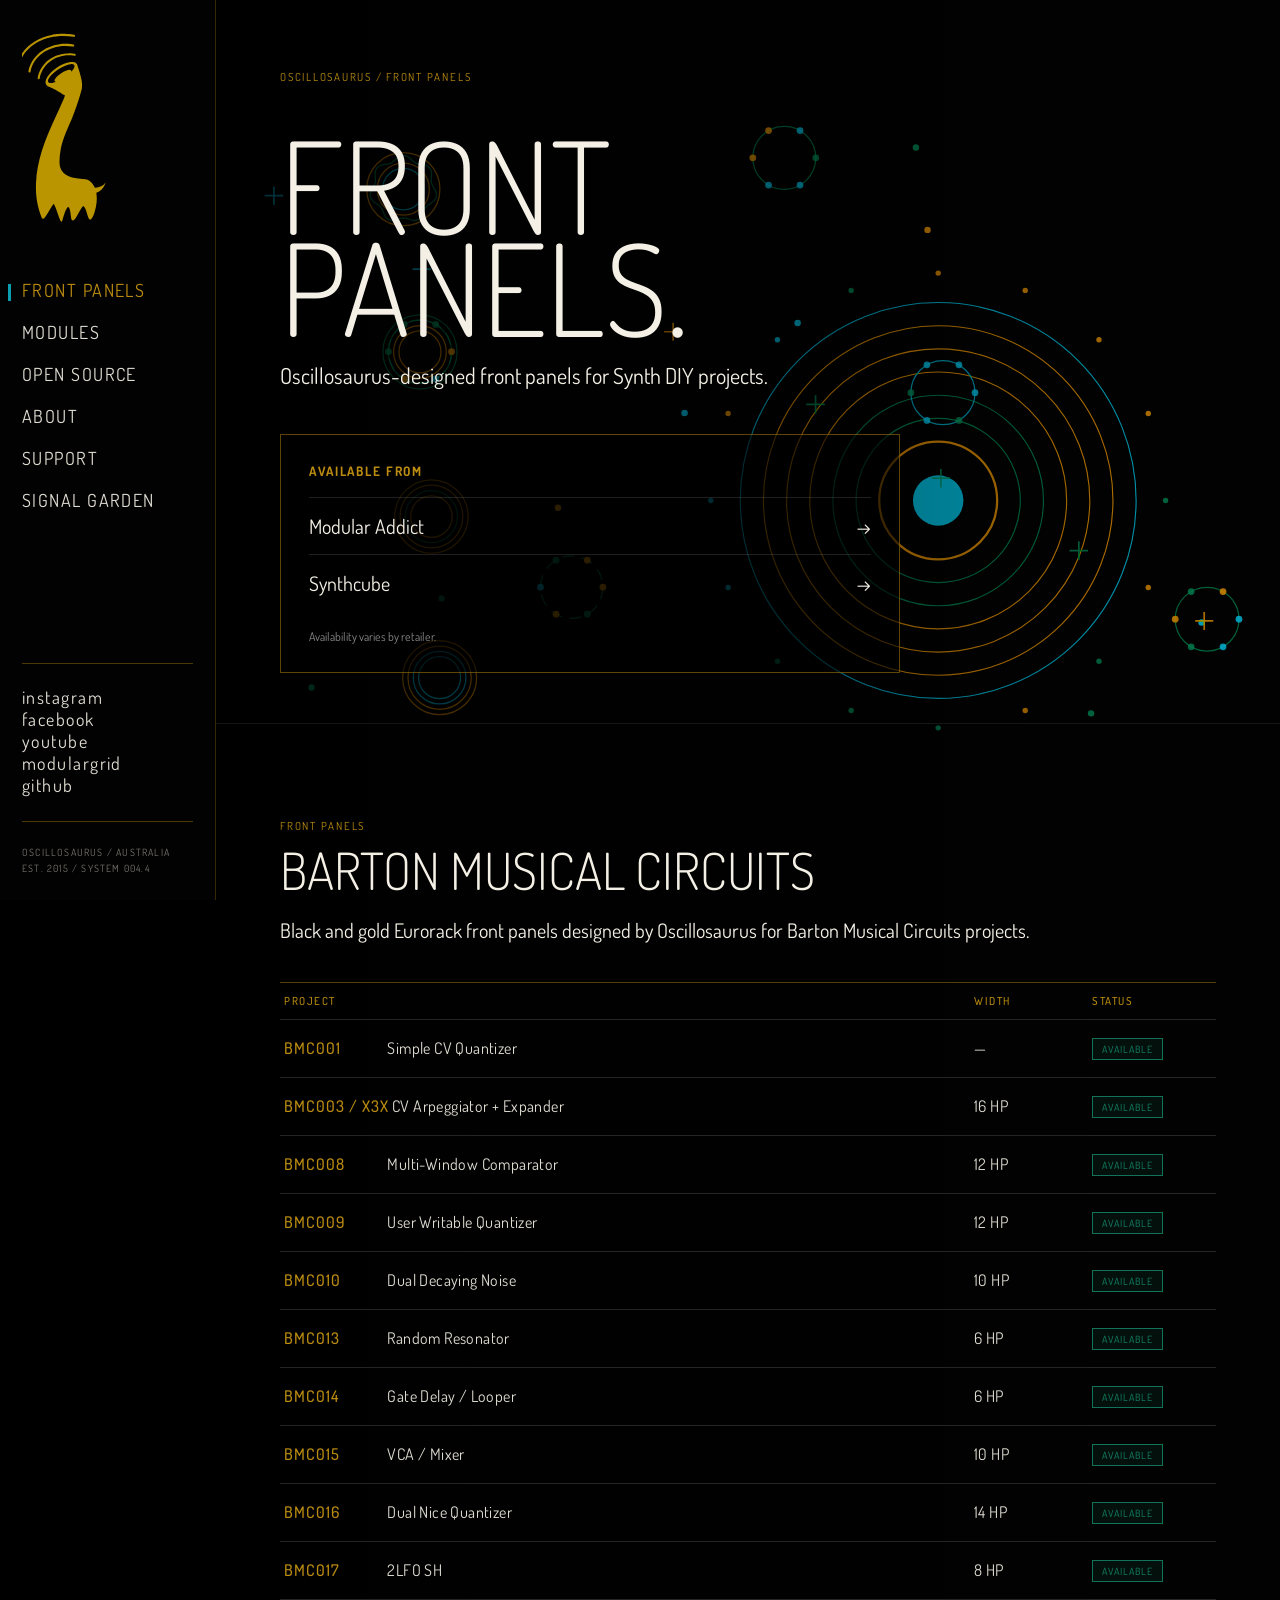
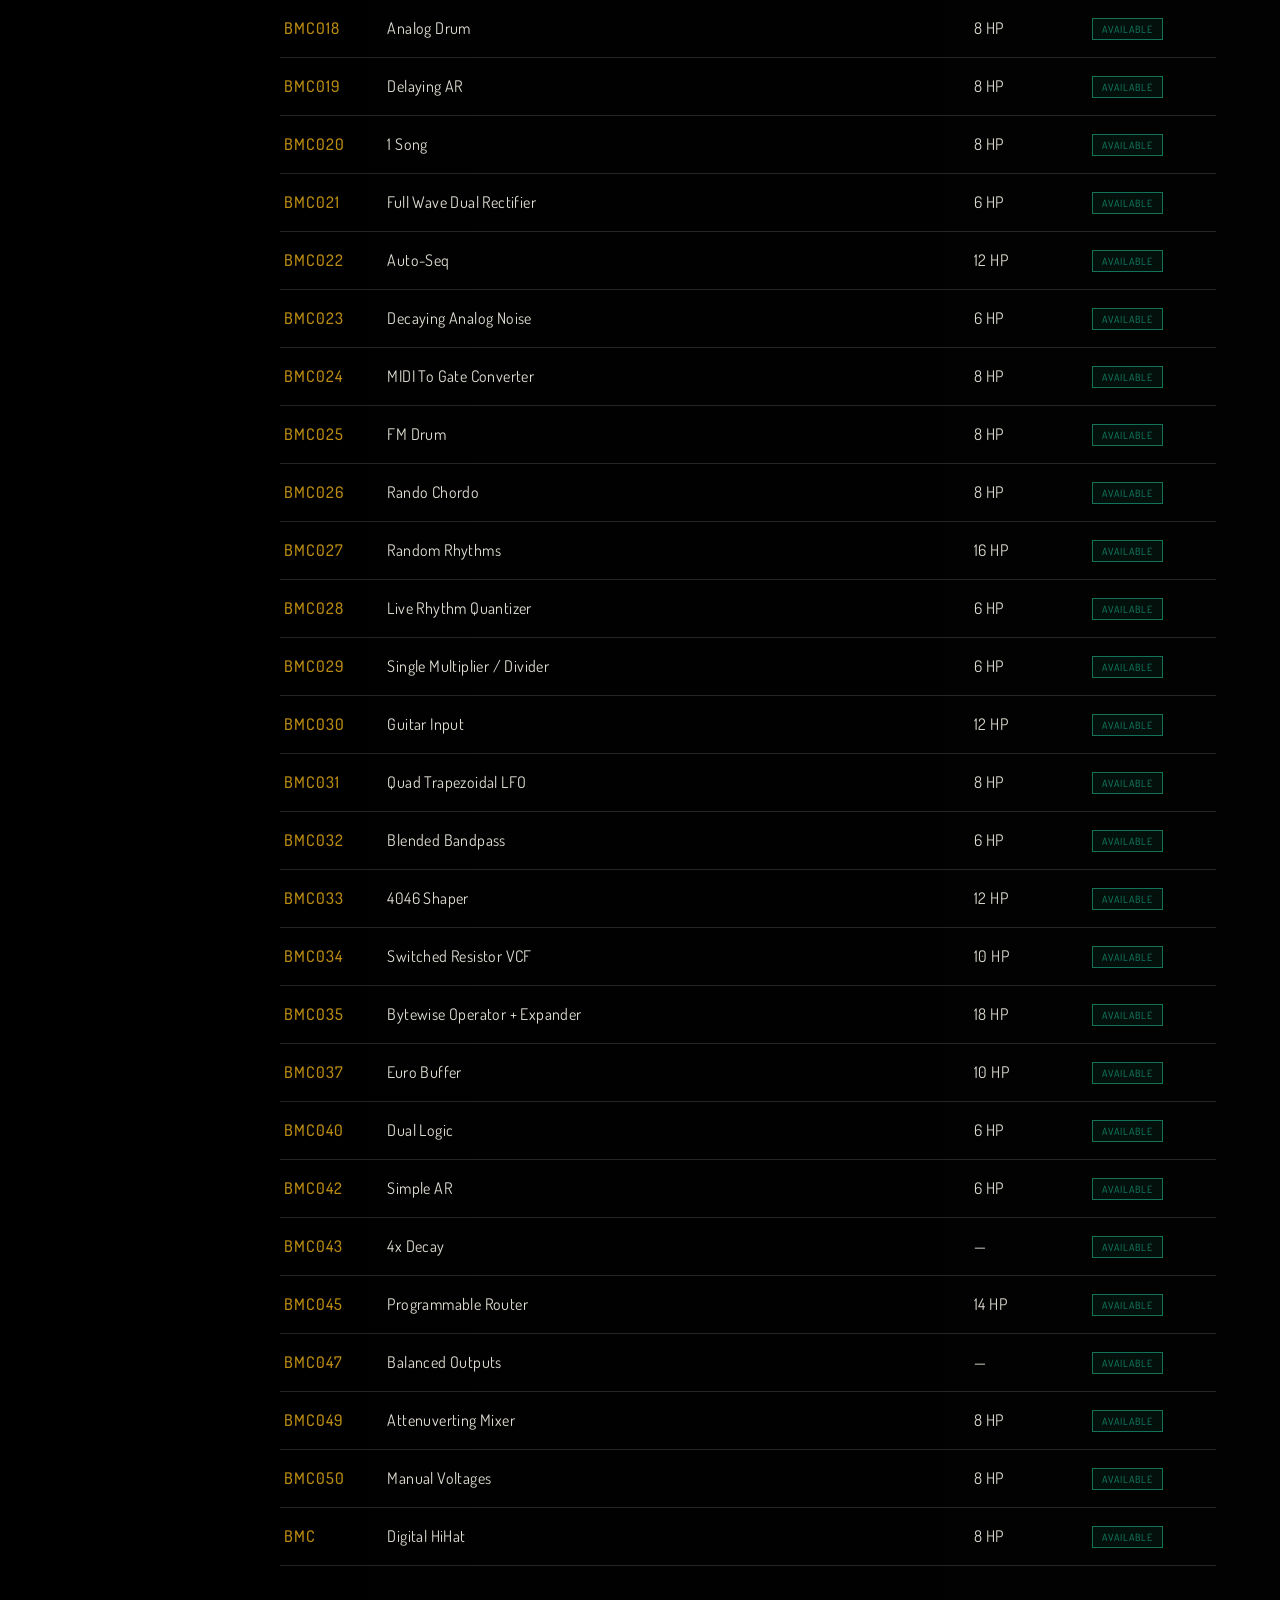
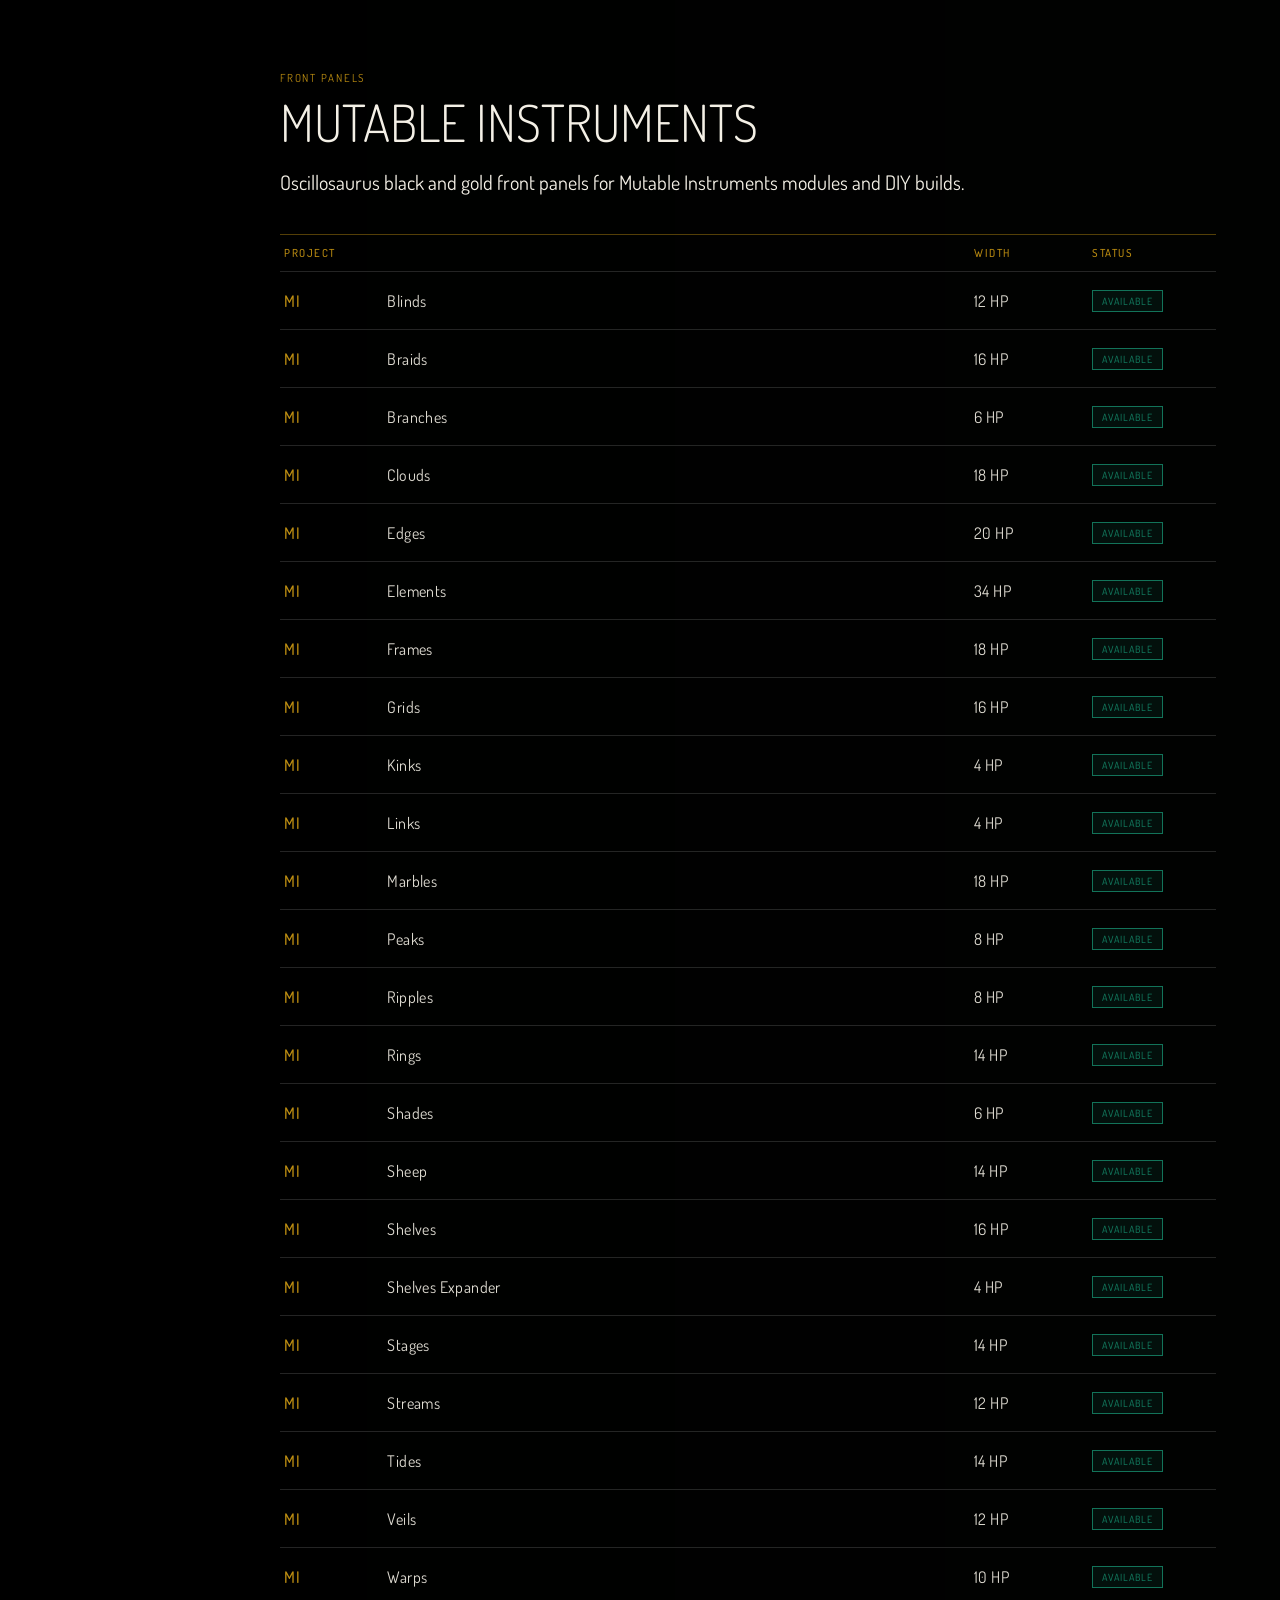
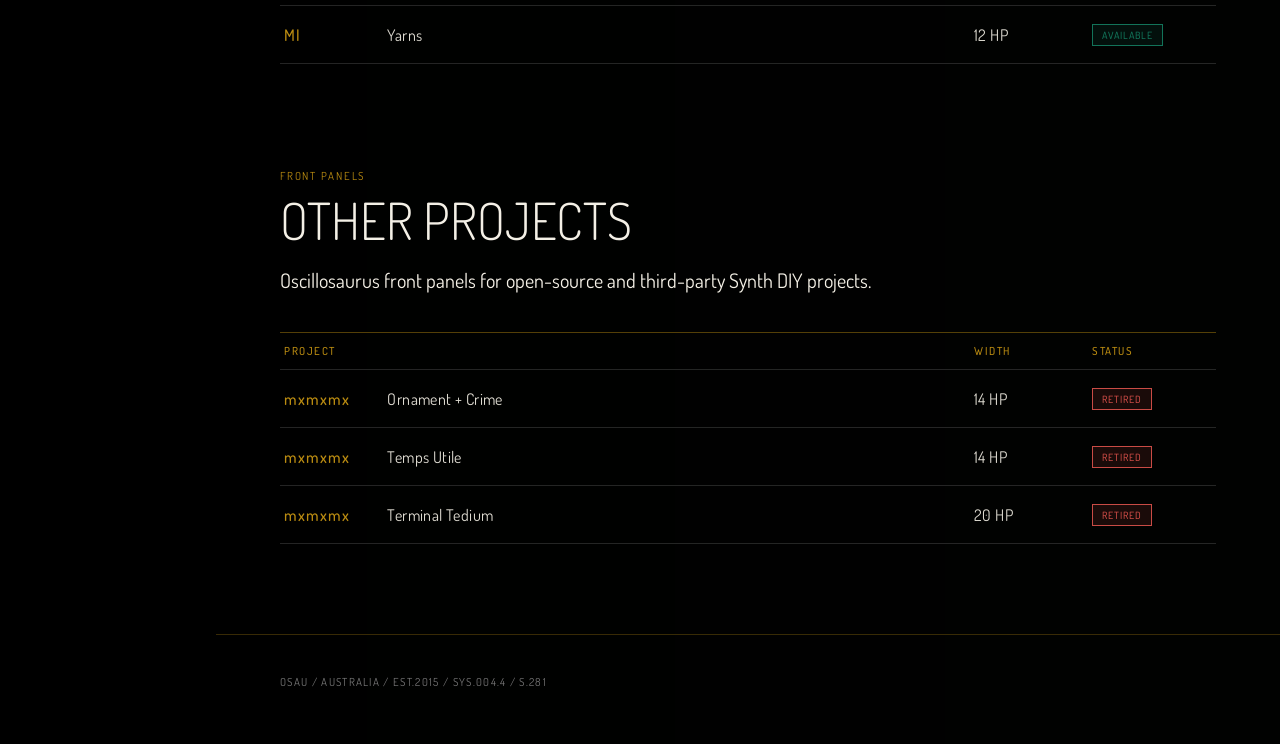
==== front-panels.html @ fe525516 "Publish Oscillosaurus 4.41" ====
<!DOCTYPE html>

<!--
======================================================================
 OSCILLOSAURUS — EDITING GUIDE

 FRONT PANELS PAGE
 EDIT HERE:
 - Introductory copy
 - Panel names, codes, HP and CURRENT / ARCHIVE status
 - Links to product pages
 Copy an existing catalogue item when adding a new panel.

 SAFE RULE OF THUMB:
 Edit text between HTML tags and URLs inside href="...".
 Keep class="..." names intact unless you are changing the CSS.
 Keep the <script> tags at the bottom of the file.
======================================================================
-->
<html lang="en">
 <head>
  <meta charset="utf-8"/>
  <meta content="width=device-width,initial-scale=1" name="viewport"/>

  <meta name="description" content="Oscillosaurus-designed front panels for Synth DIY projects, with project references and availability information.">
  <meta name="robots" content="index,follow,max-image-preview:large">
  <link rel="canonical" href="https://oscillosaurus.com/front-panels.html">
  <link rel="icon" href="assets/oscillosaurus-logo.svg" type="image/svg+xml">
  <meta property="og:site_name" content="Oscillosaurus">
  <meta property="og:type" content="website">
  <meta property="og:locale" content="en_AU">
  <meta property="og:title" content="Front Panels — Oscillosaurus">
  <meta property="og:description" content="Oscillosaurus-designed front panels for Synth DIY projects, with project references and availability information.">
  <meta property="og:url" content="https://oscillosaurus.com/front-panels.html">
  <meta name="twitter:card" content="summary">
  <meta name="twitter:title" content="Front Panels — Oscillosaurus">
  <meta name="twitter:description" content="Oscillosaurus-designed front panels for Synth DIY projects, with project references and availability information.">

  <title>Front Panels — Oscillosaurus</title>
  <link href="css/oscillosaurus.css" rel="stylesheet"/>
  <link href="css/responsive.css" rel="stylesheet"/>
 </head>
 <body class="page-front-panels">
  <!-- DESKTOP NAVIGATION — normally no editing needed -->
 <aside class="site-rail rail">
    <a class="brand-home" href="index.html">
     <img alt="Oscillosaurus" src="assets/oscillosaurus-logo.svg"/>
    </a>
    <nav class="nav">
     <a class="active" href="front-panels.html">Front Panels</a>
     <a href="modules.html">Modules</a>
     <a href="opensource.html">Open Source</a>
     <a href="about.html">About</a>
     <a href="support.html">Support</a>
     <a href="signal-garden.html">Signal Garden</a>
    </nav>
    <div class="rail-social">
     <a href="https://www.instagram.com/oscillosaurus" target="_blank" rel="noopener noreferrer">instagram</a>
     <br/>
     <a href="https://www.facebook.com/oscillosaurus" target="_blank" rel="noopener noreferrer">facebook</a>
     <br/>
     <a href="https://www.youtube.com/@oscillosaurus" target="_blank" rel="noopener noreferrer">youtube</a>
     <br/>
     <a href="https://modulargrid.net/e/vendors/view/341" target="_blank" rel="noopener noreferrer">modulargrid</a>
     <br/>
     <a href="https://github.com/oscillosaurus" target="_blank" rel="noopener noreferrer">github</a>
    </div>
    <div class="rail-meta">
     Oscillosaurus / Australia
     <br/>
     Est. 2015 / System 004.4
    </div>
   </aside>
  <!-- MOBILE HEADER / MENU BUTTON -->
 <div class="mobile-bar">
   <a class="mobile-home" href="index.html">
   <img alt="Oscillosaurus" src="assets/oscillosaurus-wordmark.svg"/>
   </a>
   <button class="menu-button">
    MENU
   </button>
  </div>
  <!-- MOBILE MENU LINKS -->
 <nav class="mobile-menu">
     <a class="active" href="front-panels.html">Front Panels</a>
     <a href="modules.html">Modules</a>
     <a href="opensource.html">Open Source</a>
     <a href="about.html">About</a>
     <a href="support.html">Support</a>
     <a href="signal-garden.html">Signal Garden</a>
    </nav>
  <!-- PAGE CONTENT STARTS HERE -->
 <main class="page">
   <!-- GENERATIVE BACKGROUND — change data-osc-seed only if desired -->
  <svg class="gen-field" data-dense="true" data-osc-seed="OSAU-PANELS-281">
   </svg>
   <div class="content">
    <header class="page-title veil">
     <div class="micro">
      OSCILLOSAURUS / FRONT PANELS
     </div>
     <h1>
      Front
      <br/>
      Panels.
     </h1>
     <p>
      Oscillosaurus-designed front panels for Synth DIY projects.
     </p>
    
	<div class="vendor">

	<h3>AVAILABLE FROM</h3>

	<a href="https://modularaddict.com/" target="_blank" rel="noopener noreferrer">
    <span>Modular Addict</span>
    <span>→</span>
	</a>

	<a href="https://synthcube.com/" target="_blank" rel="noopener noreferrer">
    <span>Synthcube</span>
    <span>→</span>
	</a>

	<small>
    Availability varies by retailer.
	</small>

	</div>
	
	
	
	
	
	</header>
    
	
	
	
	
	<!-- ==========================================================
     FRONT PANEL CATALOGUE

     STATUS OPTIONS:

     AVAILABLE:
     <span class="status available">Available</span>

     UNAVAILABLE:
     <span class="status unavailable">Unavailable</span>

     RETIRED:
     <span class="status retired">Retired</span>

     ========================================================== -->

<section class="section veil panel-catalogue">
  <div class="veil-inner">


  <!-- ========================================================
       BARTON MUSICAL CIRCUITS
       ======================================================== -->

  <div class="catalogue-heading">

    <span class="micro">Front Panels</span>

    <h2>Barton Musical Circuits</h2>

    <p class="copy">
      Black and gold Eurorack front panels designed by Oscillosaurus
      for Barton Musical Circuits projects.
    </p>

  </div>


  <div class="panel-list">

    <div class="panel-row panel-header">
      <span>Project</span>
      <span>Width</span>
      <span>Status</span>
    </div>


    <div class="panel-row">
      <span><b>BMC001</b> Simple CV Quantizer</span>
      <span>—</span>
      <span><span class="status available">Available</span></span>
    </div>

    <div class="panel-row">
      <span><b>BMC003 / X3X</b> CV Arpeggiator + Expander</span>
      <span>16 HP</span>
      <span><span class="status available">Available</span></span>
    </div>

    <div class="panel-row">
      <span><b>BMC008</b> Multi-Window Comparator</span>
      <span>12 HP</span>
      <span><span class="status available">Available</span></span>
    </div>

    <div class="panel-row">
      <span><b>BMC009</b> User Writable Quantizer</span>
      <span>12 HP</span>
      <span><span class="status available">Available</span></span>
    </div>

    <div class="panel-row">
      <span><b>BMC010</b> Dual Decaying Noise</span>
      <span>10 HP</span>
      <span><span class="status available">Available</span></span>
    </div>

    <div class="panel-row">
      <span><b>BMC013</b> Random Resonator</span>
      <span>6 HP</span>
      <span><span class="status available">Available</span></span>
    </div>

    <div class="panel-row">
      <span><b>BMC014</b> Gate Delay / Looper</span>
      <span>6 HP</span>
      <span><span class="status available">Available</span></span>
    </div>

    <div class="panel-row">
      <span><b>BMC015</b> VCA / Mixer</span>
      <span>10 HP</span>
      <span><span class="status available">Available</span></span>
    </div>

    <div class="panel-row">
      <span><b>BMC016</b> Dual Nice Quantizer</span>
      <span>14 HP</span>
      <span><span class="status available">Available</span></span>
    </div>

    <div class="panel-row">
      <span><b>BMC017</b> 2LFO SH</span>
      <span>8 HP</span>
      <span><span class="status available">Available</span></span>
    </div>

    <div class="panel-row">
      <span><b>BMC018</b> Analog Drum</span>
      <span>8 HP</span>
      <span><span class="status available">Available</span></span>
    </div>

    <div class="panel-row">
      <span><b>BMC019</b> Delaying AR</span>
      <span>8 HP</span>
      <span><span class="status available">Available</span></span>
    </div>

    <div class="panel-row">
      <span><b>BMC020</b> 1 Song</span>
      <span>8 HP</span>
      <span><span class="status available">Available</span></span>
    </div>

    <div class="panel-row">
      <span><b>BMC021</b> Full Wave Dual Rectifier</span>
      <span>6 HP</span>
      <span><span class="status available">Available</span></span>
    </div>

    <div class="panel-row">
      <span><b>BMC022</b> Auto-Seq</span>
      <span>12 HP</span>
      <span><span class="status available">Available</span></span>
    </div>

    <div class="panel-row">
      <span><b>BMC023</b> Decaying Analog Noise</span>
      <span>6 HP</span>
      <span><span class="status available">Available</span></span>
    </div>

    <div class="panel-row">
      <span><b>BMC024</b> MIDI To Gate Converter</span>
      <span>8 HP</span>
      <span><span class="status available">Available</span></span>
    </div>

    <div class="panel-row">
      <span><b>BMC025</b> FM Drum</span>
      <span>8 HP</span>
      <span><span class="status available">Available</span></span>
    </div>

    <div class="panel-row">
      <span><b>BMC026</b> Rando Chordo</span>
      <span>8 HP</span>
      <span><span class="status available">Available</span></span>
    </div>

    <div class="panel-row">
      <span><b>BMC027</b> Random Rhythms</span>
      <span>16 HP</span>
      <span><span class="status available">Available</span></span>
    </div>

    <div class="panel-row">
      <span><b>BMC028</b> Live Rhythm Quantizer</span>
      <span>6 HP</span>
      <span><span class="status available">Available</span></span>
    </div>

    <div class="panel-row">
      <span><b>BMC029</b> Single Multiplier / Divider</span>
      <span>6 HP</span>
      <span><span class="status available">Available</span></span>
    </div>

    <div class="panel-row">
      <span><b>BMC030</b> Guitar Input</span>
      <span>12 HP</span>
      <span><span class="status available">Available</span></span>
    </div>

    <div class="panel-row">
      <span><b>BMC031</b> Quad Trapezoidal LFO</span>
      <span>8 HP</span>
      <span><span class="status available">Available</span></span>
    </div>

    <div class="panel-row">
      <span><b>BMC032</b> Blended Bandpass</span>
      <span>6 HP</span>
      <span><span class="status available">Available</span></span>
    </div>

    <div class="panel-row">
      <span><b>BMC033</b> 4046 Shaper</span>
      <span>12 HP</span>
      <span><span class="status available">Available</span></span>
    </div>

    <div class="panel-row">
      <span><b>BMC034</b> Switched Resistor VCF</span>
      <span>10 HP</span>
      <span><span class="status available">Available</span></span>
    </div>

    <div class="panel-row">
      <span><b>BMC035</b> Bytewise Operator + Expander</span>
      <span>18 HP</span>
      <span><span class="status available">Available</span></span>
    </div>

    <div class="panel-row">
      <span><b>BMC037</b> Euro Buffer</span>
      <span>10 HP</span>
      <span><span class="status available">Available</span></span>
    </div>

    <div class="panel-row">
      <span><b>BMC040</b> Dual Logic</span>
      <span>6 HP</span>
      <span><span class="status available">Available</span></span>
    </div>

    <div class="panel-row">
      <span><b>BMC042</b> Simple AR</span>
      <span>6 HP</span>
      <span><span class="status available">Available</span></span>
    </div>

    <div class="panel-row">
      <span><b>BMC043</b> 4x Decay</span>
      <span>—</span>
      <span><span class="status available">Available</span></span>
    </div>

    <div class="panel-row">
      <span><b>BMC045</b> Programmable Router</span>
      <span>14 HP</span>
      <span><span class="status available">Available</span></span>
    </div>

    <div class="panel-row">
      <span><b>BMC047</b> Balanced Outputs</span>
      <span>—</span>
      <span><span class="status available">Available</span></span>
    </div>

    <div class="panel-row">
      <span><b>BMC049</b> Attenuverting Mixer</span>
      <span>8 HP</span>
      <span><span class="status available">Available</span></span>
    </div>

    <div class="panel-row">
      <span><b>BMC050</b> Manual Voltages</span>
      <span>8 HP</span>
      <span><span class="status available">Available</span></span>
    </div>

    <div class="panel-row">
      <span><b>BMC</b> Digital HiHat</span>
      <span>8 HP</span>
      <span><span class="status available">Available</span></span>
    </div>

  </div>



  <!-- ========================================================
       MUTABLE INSTRUMENTS
       ======================================================== -->

  <div class="catalogue-heading catalogue-secondary">

    <span class="micro">Front Panels</span>

    <h2>Mutable Instruments</h2>

    <p class="copy">
      Oscillosaurus black and gold front panels for Mutable Instruments
      modules and DIY builds.
    </p>

  </div>


  <div class="panel-list">

    <div class="panel-row panel-header">
      <span>Project</span>
      <span>Width</span>
      <span>Status</span>
    </div>

    <div class="panel-row">
      <span><b>MI</b> Blinds</span>
      <span>12 HP</span>
      <span><span class="status available">Available</span></span>
    </div>

    <div class="panel-row">
      <span><b>MI</b> Braids</span>
      <span>16 HP</span>
      <span><span class="status available">Available</span></span>
    </div>

    <div class="panel-row">
      <span><b>MI</b> Branches</span>
      <span>6 HP</span>
      <span><span class="status available">Available</span></span>
    </div>

    <div class="panel-row">
      <span><b>MI</b> Clouds</span>
      <span>18 HP</span>
      <span><span class="status available">Available</span></span>
    </div>

    <div class="panel-row">
      <span><b>MI</b> Edges</span>
      <span>20 HP</span>
      <span><span class="status available">Available</span></span>
    </div>

    <div class="panel-row">
      <span><b>MI</b> Elements</span>
      <span>34 HP</span>
      <span><span class="status available">Available</span></span>
    </div>

    <div class="panel-row">
      <span><b>MI</b> Frames</span>
      <span>18 HP</span>
      <span><span class="status available">Available</span></span>
    </div>

    <div class="panel-row">
      <span><b>MI</b> Grids</span>
      <span>16 HP</span>
      <span><span class="status available">Available</span></span>
    </div>

    <div class="panel-row">
      <span><b>MI</b> Kinks</span>
      <span>4 HP</span>
      <span><span class="status available">Available</span></span>
    </div>

    <div class="panel-row">
      <span><b>MI</b> Links</span>
      <span>4 HP</span>
      <span><span class="status available">Available</span></span>
    </div>

    <div class="panel-row">
      <span><b>MI</b> Marbles</span>
      <span>18 HP</span>
      <span><span class="status available">Available</span></span>
    </div>

    <div class="panel-row">
      <span><b>MI</b> Peaks</span>
      <span>8 HP</span>
      <span><span class="status available">Available</span></span>
    </div>

    <div class="panel-row">
      <span><b>MI</b> Ripples</span>
      <span>8 HP</span>
      <span><span class="status available">Available</span></span>
    </div>

    <div class="panel-row">
      <span><b>MI</b> Rings</span>
      <span>14 HP</span>
      <span><span class="status available">Available</span></span>
    </div>

    <div class="panel-row">
      <span><b>MI</b> Shades</span>
      <span>6 HP</span>
      <span><span class="status available">Available</span></span>
    </div>

    <div class="panel-row">
      <span><b>MI</b> Sheep</span>
      <span>14 HP</span>
      <span><span class="status available">Available</span></span>
    </div>

    <div class="panel-row">
      <span><b>MI</b> Shelves</span>
      <span>16 HP</span>
      <span><span class="status available">Available</span></span>
    </div>

    <div class="panel-row">
      <span><b>MI</b> Shelves Expander</span>
      <span>4 HP</span>
      <span><span class="status available">Available</span></span>
    </div>

    <div class="panel-row">
      <span><b>MI</b> Stages</span>
      <span>14 HP</span>
      <span><span class="status available">Available</span></span>
    </div>

    <div class="panel-row">
      <span><b>MI</b> Streams</span>
      <span>12 HP</span>
      <span><span class="status available">Available</span></span>
    </div>

    <div class="panel-row">
      <span><b>MI</b> Tides</span>
      <span>14 HP</span>
      <span><span class="status available">Available</span></span>
    </div>

    <div class="panel-row">
      <span><b>MI</b> Veils</span>
      <span>12 HP</span>
      <span><span class="status available">Available</span></span>
    </div>

    <div class="panel-row">
      <span><b>MI</b> Warps</span>
      <span>10 HP</span>
      <span><span class="status available">Available</span></span>
    </div>

    <div class="panel-row">
      <span><b>MI</b> Yarns</span>
      <span>12 HP</span>
      <span><span class="status available">Available</span></span>
    </div>

  </div>



  <!-- ========================================================
       OTHER PROJECTS
       Maker / vendor occupies the same position as BMC / MI.
       ======================================================== -->

  <div class="catalogue-heading catalogue-secondary">

    <span class="micro">Front Panels</span>

    <h2>Other Projects</h2>

    <p class="copy">
      Oscillosaurus front panels for open-source and third-party
      Synth DIY projects.
    </p>

  </div>


  <div class="panel-list">

    <div class="panel-row panel-header">
      <span>Project</span>
      <span>Width</span>
      <span>Status</span>
    </div>


    <div class="panel-row">
      <span><b>mxmxmx</b> Ornament + Crime</span>
      <span>14 HP</span>
      <span><span class="status retired">Retired</span></span>
    </div>


    <div class="panel-row">
      <span><b>mxmxmx</b> Temps Utile</span>
      <span>14 HP</span>
      <span><span class="status retired">Retired</span></span>
    </div>


    <div class="panel-row">
      <span><b>mxmxmx</b> Terminal Tedium</span>
      <span>20 HP</span>
      <span><span class="status retired">Retired</span></span>
    </div>

  </div>



  </div>
</section>
	
	
    <footer class="footer veil">
  OSAU / AUSTRALIA / EST.2015 / SYS.004.4 / <span data-footer-seed>S.—</span>
</footer>
   </div>
  </main>
  <!-- SITE JAVASCRIPT — normally do not edit -->
 <script src="js/visual-engine.js">
  </script>
 <script src="js/generative.js">
  </script>
  <script src="js/site.js">
  </script>
 </body>
</html>
---- css/oscillosaurus.css ----
/*
===============================================================================
 OSCILLOSAURUS — MAIN STYLESHEET
 Clean canonical desktop/global styles.
===============================================================================
*/

@import url('https://fonts.googleapis.com/css2?family=Dosis:wght@300;400;500;600;700;800&display=swap');

:root {
  --veil-strength:.75;
  --black: #000;
  --ink: #080908;
  --gold: #BB8C11;
  --azure: #0A9EB0;
  --green: #127359;
  --paper: #f4f0e6;
  --muted: #aaa79d;
  --rail: 216px;
  --pad: clamp(28px, 5vw, 76px);
}

* { box-sizing: border-box; }
html { background:#000; color:var(--paper); font-family:Dosis,Arial,sans-serif; scroll-behavior:smooth; overflow-x:hidden; }
body { margin:0; background:#000; overflow-x:hidden; }
a { color:inherit; text-decoration:none; }
button { font:inherit; }
.site { min-height:100vh; }

/* DESKTOP RAIL ------------------------------------------------------------- */
.rail,
.site-rail {
  position:fixed;
  inset:0 auto 0 0;
  width:var(--rail);
  height:100vh;
  padding:24px 22px;
  z-index:100;
  overflow:hidden;
  background:#020202;
  border-right:1px solid rgba(187,140,17,.28);
  display:flex;
  flex-direction:column;
}

.brand-home {
  display:block;
  width:74px;
  margin-bottom:48px;
}

.brand-home img {
  display:block;
  width:100px;
  height:auto;
  object-fit:contain;
  filter:invert(68%) sepia(65%) saturate(875%) hue-rotate(5deg) brightness(78%);
}

.nav { display:grid; gap:20px; }

.nav a {
  position:relative;
  color:#dedbd1;
  font-size:18px;
  letter-spacing:.08em;
  text-transform:uppercase;
}

.nav a:hover,
.nav a.active { color:var(--gold); }

.nav a.active::before {
  content:"";
  position:absolute;
  left:-14px;
  top:5px;
  width:3px;
  height:17px;
  background:var(--azure);
}

.rail-social {
  margin-top:auto;
  padding-top:22px;
  border-top:1px solid rgba(187,140,17,.4);
  color:#dedbd1;
  font-size:18px;
  letter-spacing:.08em;
  text-transform:lowercase;
}

.rail-social a {
  color: inherit;
  text-decoration: none;
  transition: color .2s ease;
}

.rail-social a:hover {
  color: var(--gold);
}

.rail-meta {
  margin-top:25px;
  padding-top:22px;
  border-top:1px solid rgba(187,140,17,.4);
  color:#77756f;
  font-size:10px;
  line-height:1.6;
  letter-spacing:.12em;
  text-transform:uppercase;
}

.mobile-bar,
.mobile-menu { display:none; }

/* PAGE / ART --------------------------------------------------------------- */
.page {
  position:relative;
  width:calc(100vw - var(--rail));
  min-height:100vh;
  margin-left:var(--rail);
  overflow:hidden;
  background:#020302;
}

.gen-field {
  position:fixed;
  left:var(--rail);
  right:0;
  top:0;
  width:calc(100vw - var(--rail));
  height:100vh;
  z-index:0;
  pointer-events:none;
  opacity:1;
  filter:saturate(1.6) contrast(1.15) brightness(1.15);
}

.content { position:relative; z-index:2; }

.veil{
  width:100%;
  background:linear-gradient(
    90deg,
    rgba(0,0,0,var(--veil-strength)),
    rgba(0,0,0,calc(var(--veil-strength) * .56)) 58%,
    rgba(0,0,0,calc(var(--veil-strength) * .11))
  );
  backdrop-filter:blur(.6px);
}

/* HOME HERO --------------------------------------------------------------- */
.hero {
  min-height:92vh;
  padding:40px var(--pad) 70px;
  display:flex;
  flex-direction:column;
  justify-content:space-between;
}

.micro {
  color:var(--gold);
  font-size:11px;
  letter-spacing:.16em;
  text-transform:uppercase;
}

.wordmark {
  display:block;
  width:min(620px,100%);
  max-width:100%;
  height:auto;
  margin-top:18px;
  object-fit:contain;
  object-position:left center;
  filter:invert(68%) sepia(65%) saturate(875%) hue-rotate(5deg) brightness(78%);
}

.hero h1 {
  max-width:760px;
  margin:62px 0 28px;
  font-size:clamp(48px,5.6vw,82px);
  font-weight:300;
  line-height:.94;
  letter-spacing:.015em;
  text-transform:uppercase;
}

.hero h1 span { color:var(--gold); font-weight:400; }

.lede {
  max-width:720px;
  font-size:clamp(20px,2.2vw,30px);
  line-height:1.25;
  font-weight:300;
}

.actions { display:flex; gap:18px; flex-wrap:wrap; margin-top:34px; }

.btn {
  display:inline-flex;
  align-items:center;
  gap:14px;
  padding:13px 17px;
  border:1px solid rgba(187,140,17,.7);
  font-size:13px;
  letter-spacing:.12em;
  text-transform:uppercase;
}
.btn:hover { background:var(--gold); color:#000; } /* Front page button hover colour change --gold */

.btn.secondary { border-color:var(--azure); 
}
.btn.secondary:hover { background:var(--azure); color:#000; } /* Front page button hover colour change --azure */

.btn.opensource {
  border-color:var(--green);
  color:#fff;
}

.btn.opensource:hover {
  background:var(--green);
  color:#000; /* Front page button hover colour change --green */
}

/* SECTIONS ---------------------------------------------------------------- */
.section {
  padding:90px var(--pad);
  border-top:1px solid rgba(255,255,255,.08);
}

.section-head {
  display:grid;
  grid-template-columns:160px 1fr;
  gap:30px;
  margin-bottom:50px;
}

.section-head h2 {
  margin:0;
  font-size:clamp(44px,6vw,66px);
    font-weight:300;
  line-height:.9;
  text-transform:uppercase;
}

.section-head p {
  max-width:650px;
  margin:8px 0 0;
  color:#d0cdc4;
  font-size:20px;
}

/* HOME ROUTE CARDS — deliberately one column. */
.routes {
  display:grid;
  grid-template-columns:minmax(0,1fr);
  gap:2px;
  width:100%;
  background:rgba(187,140,17,.28);
}

.route {
  min-width:0;
  min-height:390px;
  max-width: 720px;
  padding:36px;
  background:rgba(0,0,0,.48);
  display:flex;
  flex-direction:column;
  justify-content:space-between;
}

.route:hover { background:rgba(9,11,10,.86); }
.route .num { color:var(--azure); font-size:12px; letter-spacing:.15em; }
.route h3 { margin:0; font-size:clamp(42px,5vw,72px); line-height:.9; text-transform:uppercase; }
.route p { max-width:430px; color:#bbb8af; font-size:18px; }

/* ==========================================================
   FRONT PANEL CATALOGUE
   ========================================================== */

.panel-catalogue {
  
}

.catalogue-heading {
  margin-bottom: 36px;
}

.catalogue-heading h2 {
  margin: 10px 0 18px;

  font-size: clamp(34px, 4vw, 58px);
  font-weight: 300;
  line-height: 1;

  text-transform: uppercase;
}

.catalogue-secondary {
  margin-top: 100px;
}


/* ----------------------------------------------------------
   PANEL LIST
   ---------------------------------------------------------- */

.panel-list {
  width: 100%;

  border-top: 1px solid rgba(187,140,17,.45);
}


/* Each catalogue row has:
   PROJECT | WIDTH | STATUS */

.panel-row {
  display: grid;

  grid-template-columns:
    minmax(0, 1fr)
    90px
    120px;

  gap: 28px;
  align-items: center;

  min-height: 58px;
  padding: 14px 4px;

  border-bottom: 1px solid rgba(255,255,255,.14);

  color: #dedbd1;

  font-size: 16px;
  letter-spacing: .025em;

  text-decoration: none;

  transition:
    color .18s ease,
    padding-left .18s ease,
    background .18s ease;
}


/* BMC project number */

.panel-row b {
  display: inline-block;

  min-width: 100px;

  color: var(--gold);

  font-weight: 500;
  letter-spacing: .06em;
}


/* ----------------------------------------------------------
   CLICKABLE ROW HOVER
   ---------------------------------------------------------- */

a.panel-row:hover {
  padding-left: 12px;

  color: var(--gold);

  background: rgba(187,140,17,.06);
}


/* Project number switches to azure on hover */

a.panel-row:hover b {
  color: var(--azure);
}


/* ----------------------------------------------------------
   COLUMN HEADINGS
   ---------------------------------------------------------- */

.panel-header {
  min-height: auto;

  padding-top: 11px;
  padding-bottom: 11px;

  color: var(--gold);

  font-size: 11px;
  font-weight: 500;

  letter-spacing: .14em;
  text-transform: uppercase;
}


/* Header isn't interactive */

.panel-header:hover {
  padding-left: 4px;

  background: transparent;
}


/* ==========================================================
   STATUS TAGS

   Change the HTML class to:

   status available
   status unavailable
   status retired
   ========================================================== */

.status {
  display: inline-block;

  padding: 5px 9px;

  border: 1px solid currentColor;

  font-size: 10px;
  font-weight: 500;
  line-height: 1;

  letter-spacing: .1em;
  text-transform: uppercase;

  white-space: nowrap;
}


/* AVAILABLE
   Currently available */

.status.available {
  color: var(--green);
  background: rgba(18,115,89,.12);
}


/* UNAVAILABLE
   Temporarily unavailable / may return */

.status.unavailable {
  color: #D98E18;
  background: rgba(217,142,24,.12);
}


/* RETIRED
   Permanently discontinued */

.status.retired {
  color: #C94B45;
  background: rgba(201,75,69,.12);
}


/* ==========================================================
   MOBILE
   ========================================================== */

@media (max-width: 760px) {

  .panel-catalogue {
    width: 100%;
  }


  /* Keep all three pieces of information visible.
     Project gets the remaining space. */

  .panel-row {
    grid-template-columns:
      minmax(0, 1fr)
      48px
      auto;

    gap: 10px;

    min-height: 58px;

    padding: 12px 0;

    font-size: 14px;
  }


  /* Put the BMC number above the product name.
     This makes long names much easier to fit. */

  .panel-row b {
    display: block;

    min-width: 0;

    margin-bottom: 3px;

    font-size: 10px;
  }


  /* Slightly smaller status labels */

  .status {
    padding: 4px 6px;

    font-size: 8px;

    letter-spacing: .07em;
  }


  /* Smaller column headings */

  .panel-header {
    font-size: 9px;
  }


  /* Reduce hover movement on smaller screens */

  a.panel-row:hover {
    padding-left: 5px;
  }


  /* Less separation between catalogue groups */

  .catalogue-secondary {
    margin-top: 70px;
  }

}

/* INNER PAGE TITLES ------------------------------------------------------- */
.page-title { padding:70px var(--pad) 50px; }

.page-title h1 {
  margin:50px 0 20px;
  font-size:clamp(70px,10vw,140px);
  font-weight:300;
  line-height:.8;
  text-transform:uppercase;
}

.page-title p { max-width:760px; font-size:22px; }

/* GENERAL CARDS ----------------------------------------------------------- */
.cards {
  display:grid;
  grid-template-columns:repeat(2,minmax(0,1fr));
  gap:2px;
  /* width:100%; */
  max-width:620px;
  background:rgba(187,140,17,.25);
}

/* ==========================================================
   HERO IMAGE
   Reusable editorial feature image
   ========================================================== */

.hero-image {
  width:100%;
  /* margin:40px 0 60px;*/
  padding-left:clamp(30px, 5vw, 80px);
}

.hero-image img {
  display:block;
  width:100%;
  max-width:800px;
  height:auto;
}

.hero-image figcaption {
  max-width:800px;
  margin-top:10px;
  color:var(--muted);
  font-size:11px;
  letter-spacing:.08em;
}


/* MOBILE */

@media (max-width:760px) {

  .hero-image {
    width:calc(100% - 32px);
    margin:28px 16px 40px;
    padding-left:0;
  }

  .hero-image img {
    width:100%;
    max-width:none;
    height:auto;
  }

}

/* Front Panels only: one column. Other pages retain their own card layout. */
.page-front-panels .cards {
  grid-template-columns:minmax(0,1fr);
}

.card {
  min-width:0;
  min-height:260px;
  max-width:620px;
  padding:34px;
  background:rgba(0,0,0,.50);
  display:flex;
  flex-direction:column;
}

.card .tag { color:var(--azure); font-size:10px; letter-spacing:.15em; }
.card h2 { margin:35px 0 12px; font-size:36px; line-height:1; text-transform:uppercase; }
.card p { color:#bbb8af; font-size:17px; }
.card .card-foot { margin-top:auto; padding-top:25px; color:var(--gold); font-size:12px; letter-spacing:.12em; }

/* MODULE SHOWCASE --------------------------------------------------------- */

.module-showcase {
  min-height: 620px;
}

.module-meta {
  display:flex;
  align-items:center;
  gap:16px;
  flex-wrap:wrap;
  margin-bottom:45px;
}

.module-showcase-grid {
  display:grid;
  grid-template-columns:minmax(0,1fr) minmax(320px,.8fr);
  gap:70px;
  align-items:center;
}

.module-info h2 {
  margin:0 0 18px;
  font-size:clamp(58px,7vw,105px);
  font-weight:300;
  line-height:.85;
  text-transform:uppercase;
}

.module-type {
  margin:0 0 30px;
  color:var(--gold);
  font-size:20px;
  font-weight:300;
  letter-spacing:.04em;
}

.module-info .btn {
  margin-top:25px;
}


/* MODULE PRODUCT IMAGE */

.module-image {
  display:flex;
  align-items:center;
  justify-content:flex-start;
  width:100%;
}

.module-image img {
  display:block;
  width:100%;
  max-width:500px;
  height:auto;
}


/* MOBILE */

@media (max-width:760px) {

  .module-showcase {
    min-height:0;
  }

  .module-showcase-grid {
    grid-template-columns:1fr;
    gap:40px;
  }

  .module-info h2 {
    font-size:clamp(50px,16vw,80px);
  }

  .module-art {
    min-height:300px;
  }

}

/* ABOUT ----------------------------------------------------- */

.about-timeline {
  width:100%;
  max-width:900px;
  margin-top:50px;
  border-top:1px solid rgba(187,140,17,.45);
}

.about-event {
  display:grid;
  grid-template-columns:150px minmax(0,1fr);
  gap:40px;

  padding:30px 0;

  border-bottom:1px solid rgba(255,255,255,.14);
}

.about-year {
  color:var(--gold);

  font-size:14px;
  font-weight:500;
  letter-spacing:.12em;
}

.about-event-content h3 {
  margin:0 0 10px;

  font-size:26px;
  font-weight:300;
  text-transform:uppercase;
}

.about-event-content .copy {
  margin:0;
}


/* MOBILE */

@media (max-width:760px) {

  .about-event {
    grid-template-columns:1fr;
    gap:10px;

    padding:24px 0;
  }

  .about-event-content h3 {
    font-size:22px;
  }

}

/* ==========================================================
   OPEN SOURCE
   ========================================================== */

.open-source-catalogue {
  width:100%;
  max-width:none;
}

.open-source-inner {
  width:100%;
  max-width:1000px;
  margin-left:0;
  margin-right:auto;
}

.opensource-project {
  display:grid;
  grid-template-columns:180px minmax(0,1fr);
  gap:50px;

  padding:42px 0;

  border-top:1px solid rgba(255,255,255,.14);
}

.opensource-project:last-child {
  border-bottom:1px solid rgba(255,255,255,.14);
}

.opensource-type {
  padding-top:7px;

  color:var(--green);

  font-size:11px;
  font-weight:500;
  letter-spacing:.14em;
  text-transform:uppercase;
}

.opensource-info h3 {
  margin:0 0 8px;

  font-size:clamp(30px,4vw,48px);
  font-weight:300;
  line-height:1;
  text-transform:uppercase;
}

.opensource-subtitle {
  margin:0 0 20px;

  color:var(--gold);

  font-size:16px;
  font-weight:300;
  letter-spacing:.04em;
}

.opensource-info .copy {
  max-width:620px;
}

.opensource-actions {
  display:flex;
  gap:12px;
  flex-wrap:wrap;

  margin-top:25px;
}


/* MOBILE */

@media (max-width:760px) {

  .opensource-project {
    grid-template-columns:1fr;
    gap:12px;

    padding:30px 0;
  }

  .opensource-type {
    padding-top:0;
  }

  .opensource-info h3 {
    font-size:32px;
  }

}



/* PRODUCT PAGE ------------------------------------------------------------ */
.product-hero {
  min-height:76vh;
  padding:65px var(--pad);
  display:grid;
  grid-template-columns:1.15fr .85fr;
  gap:50px;
  align-items:end;
}

.product-hero h1 {
  margin:28px 0;
  font-size:clamp(65px,8vw,118px);
  font-weight:300;
  line-height:.82;
  text-transform:uppercase;
}

.product-art {
  position:relative;
  min-height:460px;
  overflow:hidden;
  border:1px solid rgba(187,140,17,.35);
  background:rgba(0,0,0,.10);
}

.product-art::after {
  content:"BMC003 / SEED 137";
  position:absolute;
  right:16px;
  bottom:14px;
  color:var(--gold);
  font-size:10px;
  letter-spacing:.14em;
}

/* BMC003 metadata: deliberately one vertical column. */
.page-bmc003 .spec-grid {
  display:grid;
  grid-template-columns:minmax(0,1fr);
  max-width:620px;
  border-top:1px solid rgba(255,255,255,.14);
  border-left:1px solid rgba(255,255,255,.14);
}

.spec {
  padding:24px;
  border-right:1px solid rgba(255,255,255,.14);
  border-bottom:1px solid rgba(255,255,255,.14);
  background:rgba(0,0,0,.46);
}

.spec b {
  display:block;
  margin-bottom:9px;
  color:var(--gold);
  font-size:10px;
  letter-spacing:.12em;
  text-transform:uppercase;
}

.spec span { font-size:19px; }

.copy {
  max-width:780px;
  font-size:20px;
  line-height:1.55;
}

.vendor {
  max-width:620px;
  margin-top:45px;
  padding:28px;
  border:1px solid rgba(187,140,17,.5);
  background:rgba(0,0,0,.54);
}

.vendor h3 {
  margin:0 0 18px;
  color:var(--gold);
  font-size:13px;
  letter-spacing:.13em;
}

.vendor a {
  display:flex;
  justify-content:space-between;
  padding:15px 0;
  border-top:1px solid rgba(255,255,255,.12);
  font-size:20px;
}

.vendor small {
  display:block;
  margin-top:18px;
  color:#888;
  font-size:12px;
}

.footer {
  padding:40px var(--pad) 55px;
  border-top:1px solid rgba(187,140,17,.3);
  color:#777;
  font-size:11px;
  letter-spacing:.12em;
  text-transform:uppercase;
}




/* ==========================================================================
   4.18 GLOBAL VEIL SYSTEM
   Veil-bearing sections span the full content width. Width constraints live
   on inner content wrappers so opacity/gradient read consistently site-wide.
   ========================================================================== */

.veil-inner{
  width:100%;
  max-width:1100px;
  margin-left:0;
  margin-right:auto;
}

.section.veil,
.page-title.veil,
.hero.veil,
.footer.veil{
  width:100%;
  max-width:none;
}


/* ==========================================================================
   4.27 OPEN SOURCE HERO VEIL
   The hero image keeps its original width/alignment. Only the veil spans the
   full page-content width.
   ========================================================================== */
.open-source-hero-veil{
  width:100%;
  max-width:none;
}


/* ==========================================================================
   4.28 GLOBAL PAGE MICRO + FOOTER CODEX
   Page-level naming follows OSCILLOSAURUS / WHATEVER.
   Footer copy is one shared system/codex line across the site.
   ========================================================================== */
.footer{
  letter-spacing:.12em;
}
---- css/responsive.css ----
/*
===============================================================================
 OSCILLOSAURUS — RESPONSIVE / MOBILE
 Breakpoint: 760px.
===============================================================================
*/

@media (max-width:760px) {
  :root {
    --rail:0px;
    --pad:20px;
  }

  .rail,
  .site-rail { display:none; }

  .mobile-bar {
    display:flex;
    position:fixed;
    z-index:1000;
    top:0;
    left:0;
    right:0;
    height:68px;
    padding:14px 18px;
    align-items:center;
    justify-content:space-between;
    background:#000;
    border-bottom:1px solid rgba(187,140,17,.55);
  }

  .mobile-bar img {
    display:block;
    width:min(210px,58vw);
    height:auto;
    max-height:38px;
    object-fit:contain;
    object-position:left center;
    filter:invert(68%) sepia(65%) saturate(875%) hue-rotate(5deg) brightness(78%);
  }

  .menu-button {
    display:block;
    appearance:none;
    padding:8px 10px;
    border:1px solid var(--gold);
    background:transparent;
    color:var(--paper);
    cursor:pointer;
    font:500 14px Dosis,Arial,sans-serif;
    letter-spacing:.12em;
  }

  .mobile-menu {
    display:none;
    position:fixed;
    z-index:999;
    top:68px;
    left:0;
    right:0;
    bottom:0;
    padding:34px 24px;
    background:rgba(0,0,0,.97);
    flex-direction:column;
  }

  .mobile-menu.open { display:flex; }

  .mobile-menu a {
    display:block;
    padding:15px 0;
    border-bottom:1px solid rgba(187,140,17,.28);
    color:var(--paper);
    font:400 26px Dosis,Arial,sans-serif;
    letter-spacing:.06em;
    text-transform:uppercase;
  }

  .page {
    width:100%;
    margin-left:0;
    padding-top:68px;
  }

  .gen-field {
    left:0;
    width:100vw;
  }

  .hero {
    min-height:calc(100vh - 68px);
    padding:44px var(--pad) 58px;
  }

  /* Mobile banner already contains the wordmark. */
  .hero .wordmark,
  .hero .micro { display:none; }

  .hero h1 {
    max-width:100%;
    margin:0 0 24px;
    font-size:clamp(44px,10.5vw,68px);
    line-height:.98;
    letter-spacing:.01em;
  }

  .section,
  .page-title,
  .product-hero {
    padding-left:var(--pad);
    padding-right:var(--pad);
  }

  .section-head {
    grid-template-columns:1fr;
    gap:18px;
  }

  .routes,
  .cards {
    grid-template-columns:minmax(0,1fr);
  }

  .route {
    width:100%;
    min-width:0;
    min-height:310px;
    margin:0;
    padding:36px;
  }

  .card {
    width:100%;
    min-width:0;
    margin:0;
    padding:34px;
  }

  .item {
    grid-template-columns:90px 1fr 60px;
  }

  .item .status { display:none; }

  .product-hero {
    grid-template-columns:1fr;
  }

  .product-art { min-height:360px; }

  .page-bmc003 .spec-grid {
    grid-template-columns:minmax(0,1fr);
  }
}

@media (max-width:520px) {
  .item {
    grid-template-columns:1fr 60px;
    gap:6px;
  }

  .item .code { grid-column:1 / -1; }
}
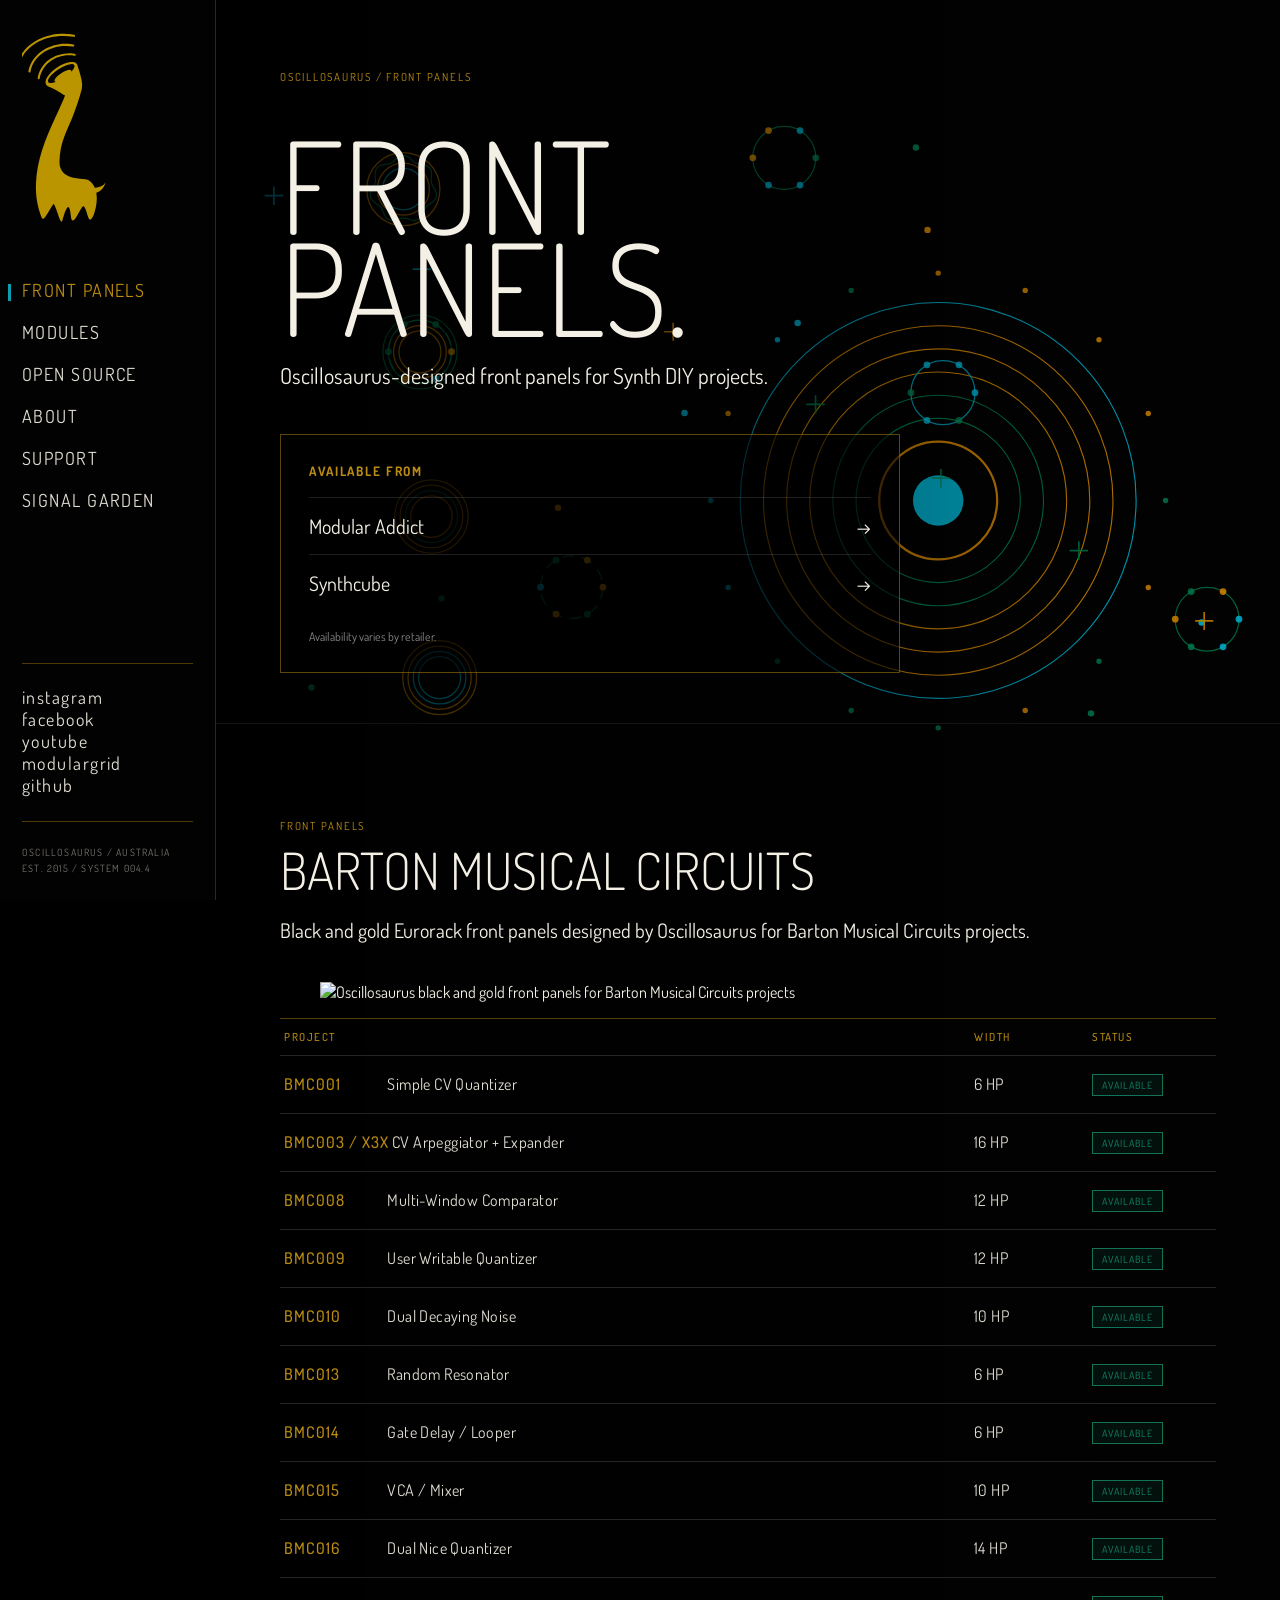
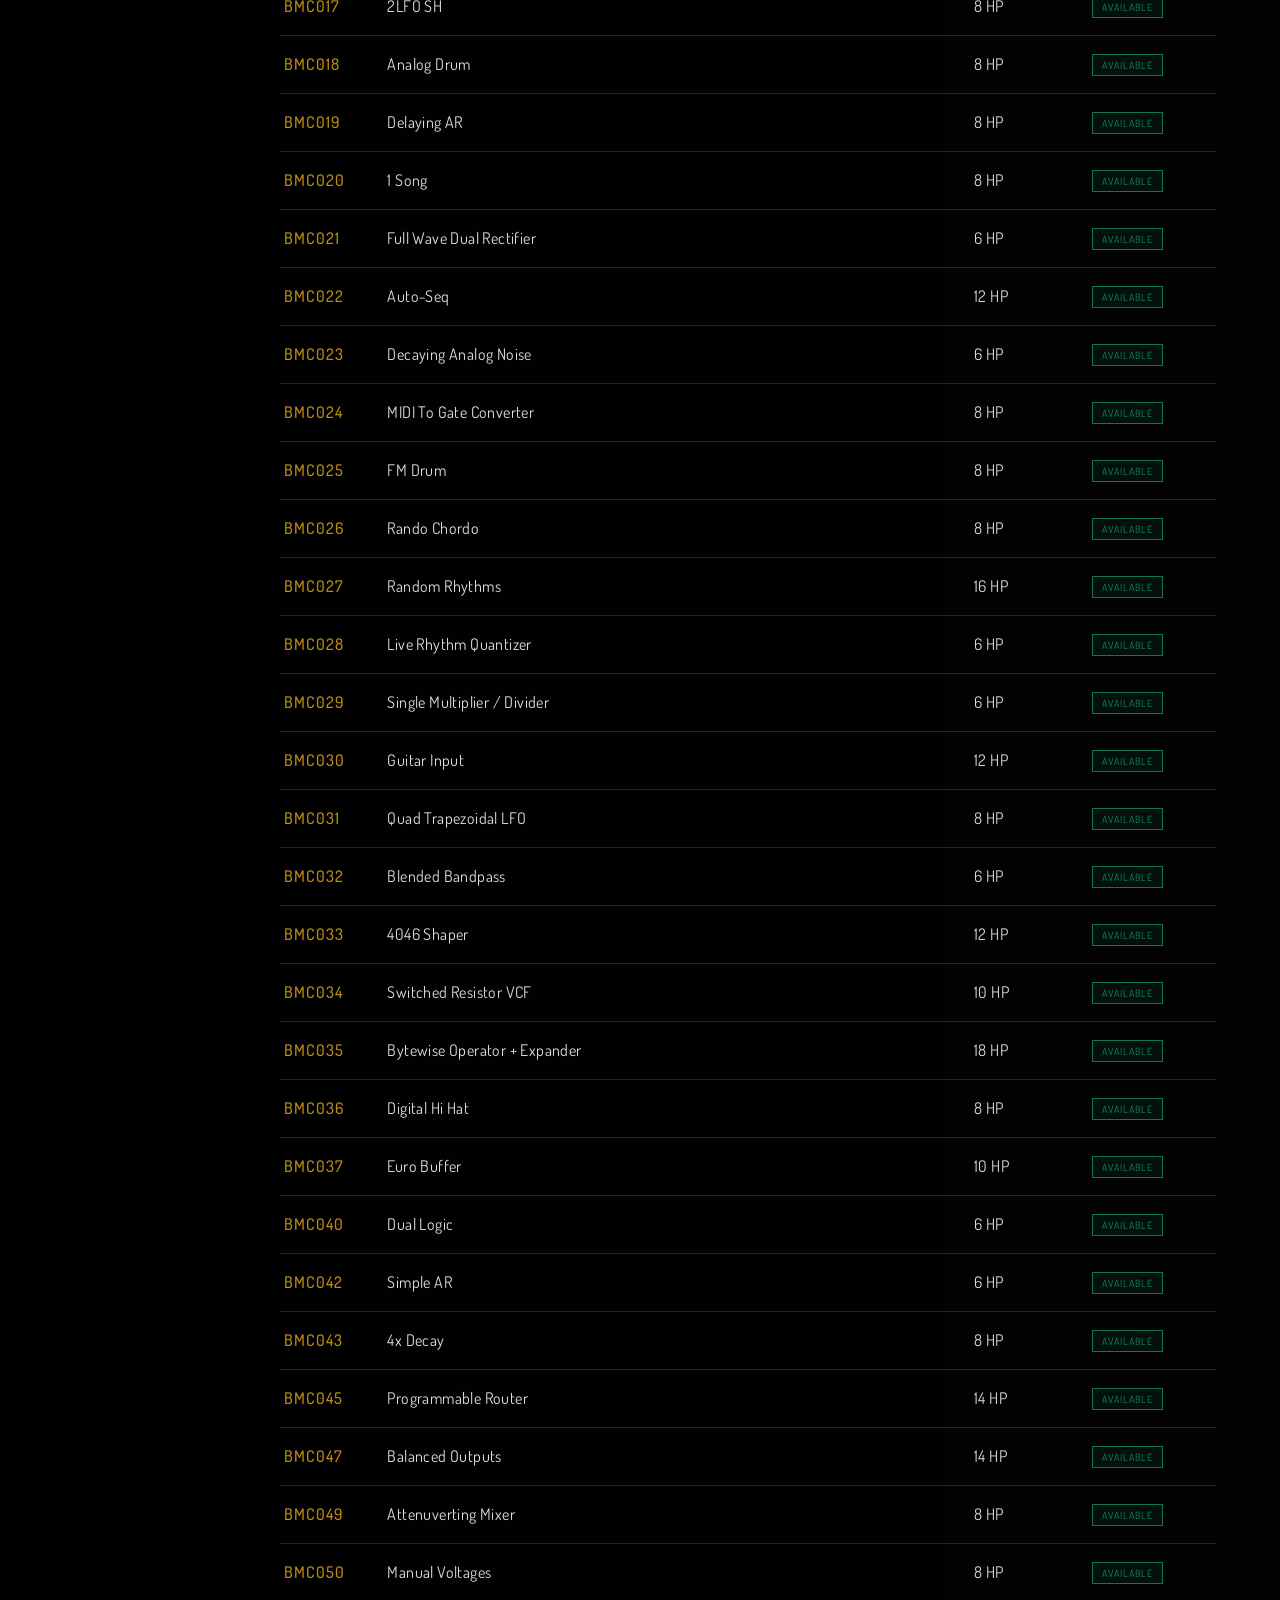
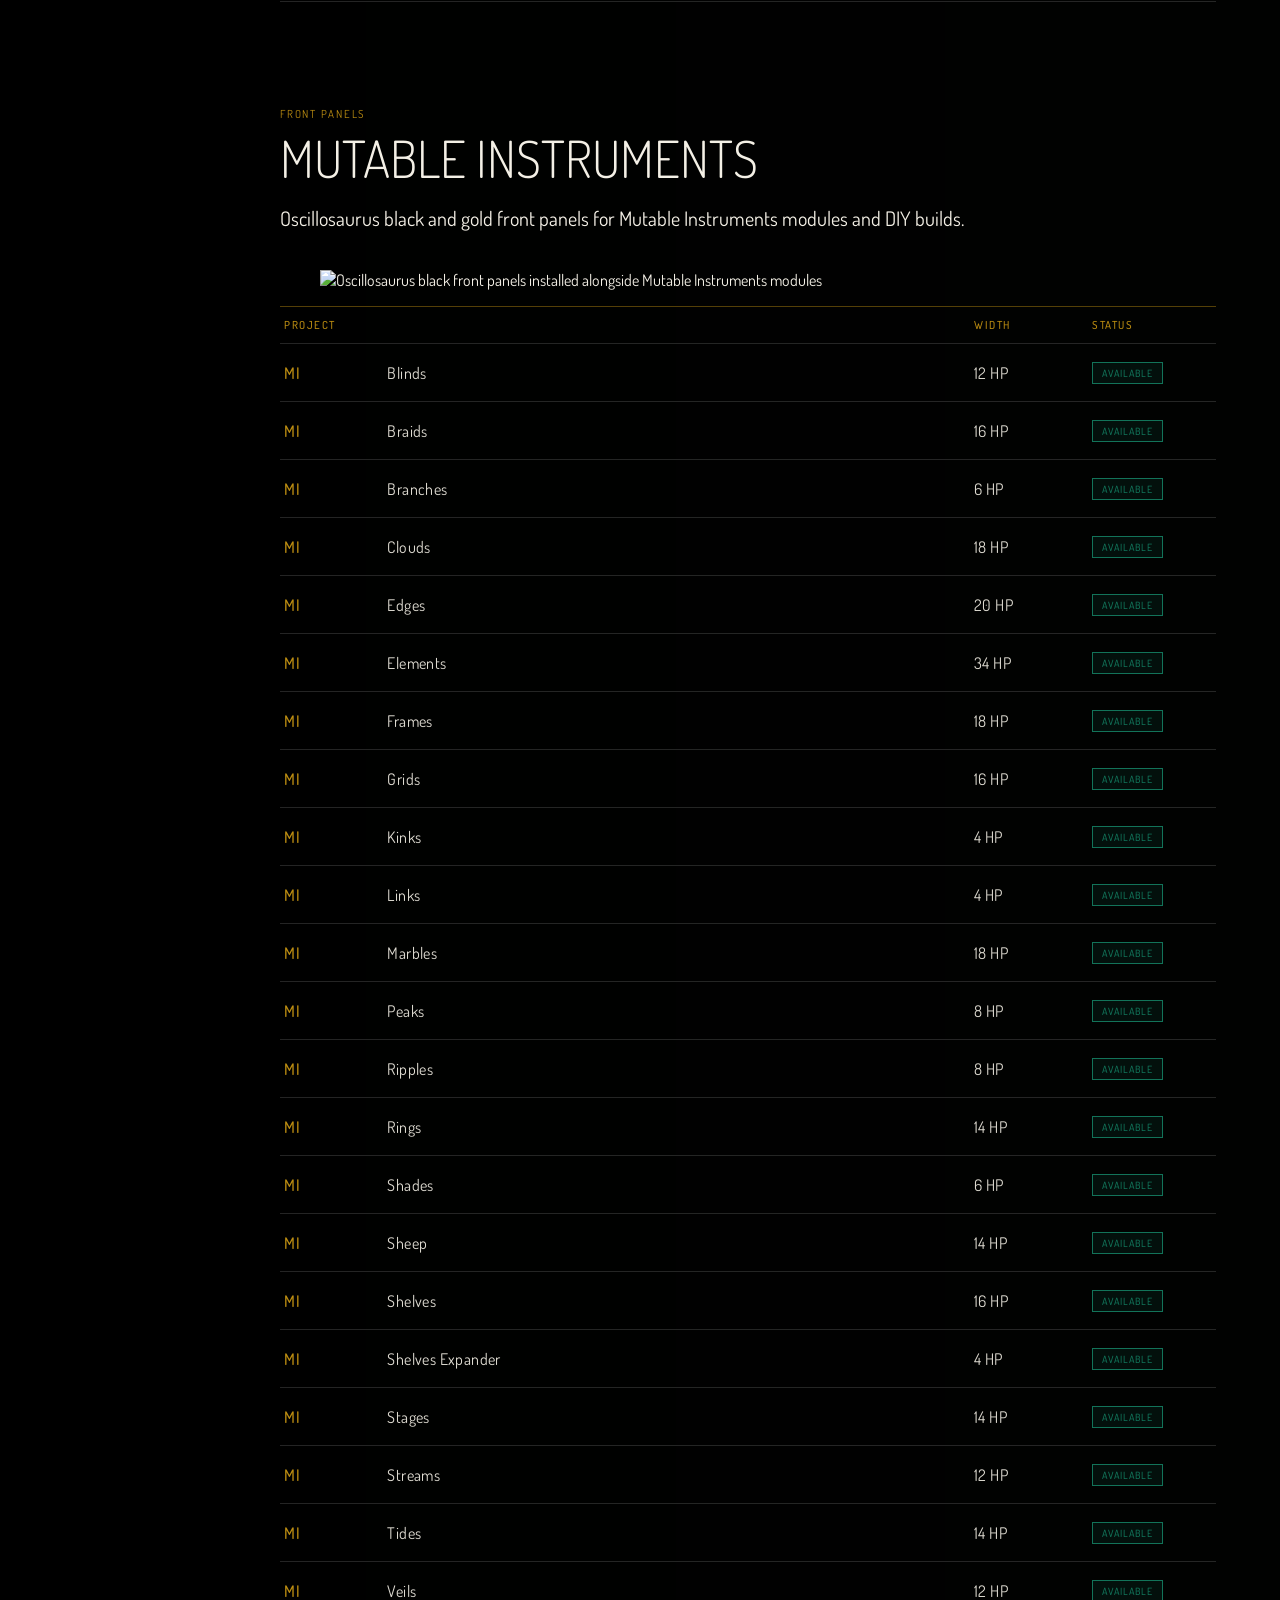
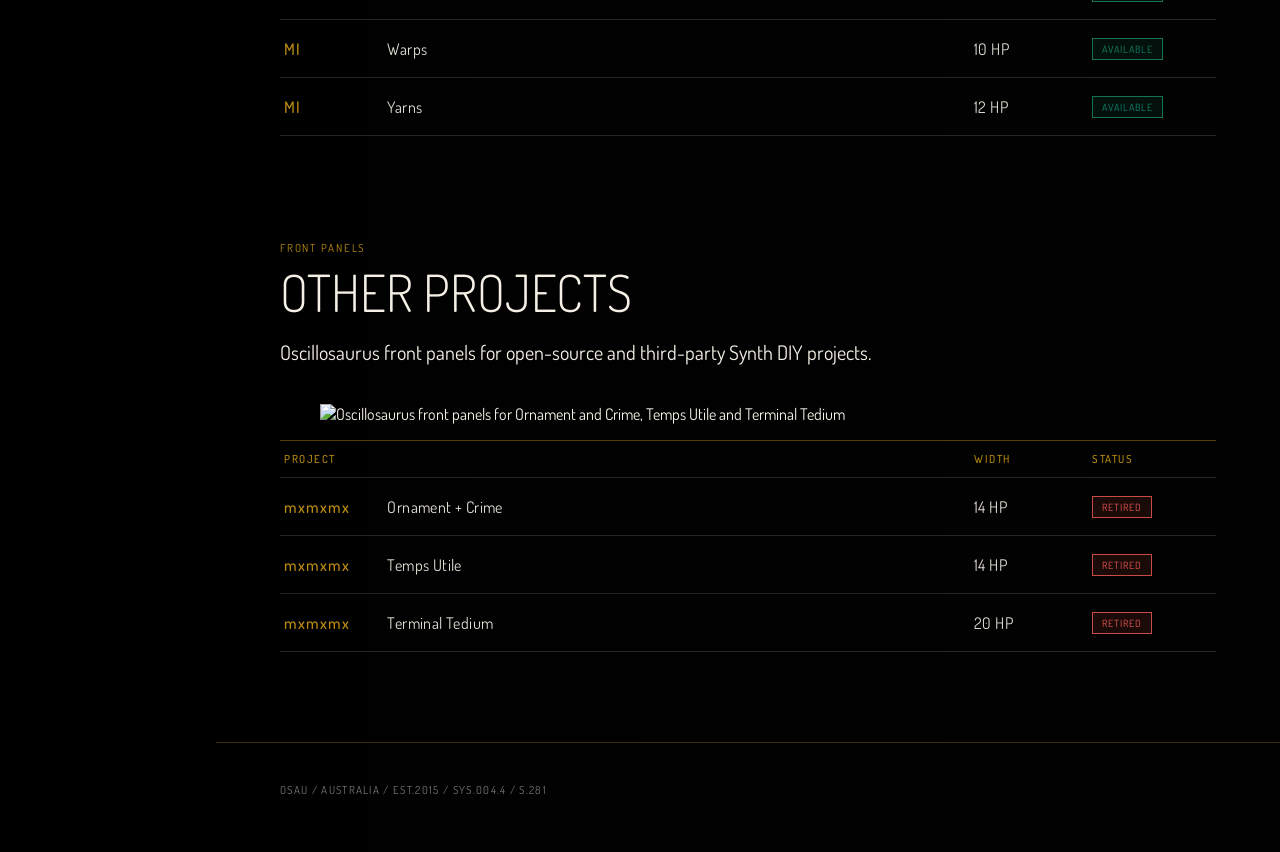
==== commit 71911c7e: "Add front panel heroes and data amendments" ====
--- a/front-panels.html
+++ b/front-panels.html
@@ -175,6 +175,11 @@
 
   </div>
 
+  <figure class="panel-section-hero">
+    <img src="assets/front-panels/barton-musical-circuits.jpg"
+         alt="Oscillosaurus black and gold front panels for Barton Musical Circuits projects"
+         loading="lazy" decoding="async">
+  </figure>
 
   <div class="panel-list">
 
@@ -187,7 +192,7 @@
 
     <div class="panel-row">
       <span><b>BMC001</b> Simple CV Quantizer</span>
-      <span>—</span>
+      <span>6 HP</span>
       <span><span class="status available">Available</span></span>
     </div>
 
@@ -354,6 +359,12 @@
     </div>
 
     <div class="panel-row">
+      <span><b>BMC036</b> Digital Hi Hat</span>
+      <span>8 HP</span>
+      <span><span class="status available">Available</span></span>
+    </div>
+
+    <div class="panel-row">
       <span><b>BMC037</b> Euro Buffer</span>
       <span>10 HP</span>
       <span><span class="status available">Available</span></span>
@@ -373,7 +384,7 @@
 
     <div class="panel-row">
       <span><b>BMC043</b> 4x Decay</span>
-      <span>—</span>
+      <span>8 HP</span>
       <span><span class="status available">Available</span></span>
     </div>
 
@@ -385,7 +396,7 @@
 
     <div class="panel-row">
       <span><b>BMC047</b> Balanced Outputs</span>
-      <span>—</span>
+      <span>14 HP</span>
       <span><span class="status available">Available</span></span>
     </div>
 
@@ -397,12 +408,6 @@
 
     <div class="panel-row">
       <span><b>BMC050</b> Manual Voltages</span>
-      <span>8 HP</span>
-      <span><span class="status available">Available</span></span>
-    </div>
-
-    <div class="panel-row">
-      <span><b>BMC</b> Digital HiHat</span>
       <span>8 HP</span>
       <span><span class="status available">Available</span></span>
     </div>
@@ -428,6 +433,11 @@
 
   </div>
 
+  <figure class="panel-section-hero">
+    <img src="assets/front-panels/mutable-instruments.jpg"
+         alt="Oscillosaurus black front panels installed alongside Mutable Instruments modules"
+         loading="lazy" decoding="async">
+  </figure>
 
   <div class="panel-list">
 
@@ -603,6 +613,11 @@
 
   </div>
 
+  <figure class="panel-section-hero">
+    <img src="assets/front-panels/other-projects.jpg"
+         alt="Oscillosaurus front panels for Ornament and Crime, Temps Utile and Terminal Tedium"
+         loading="lazy" decoding="async">
+  </figure>
 
   <div class="panel-list">
 
